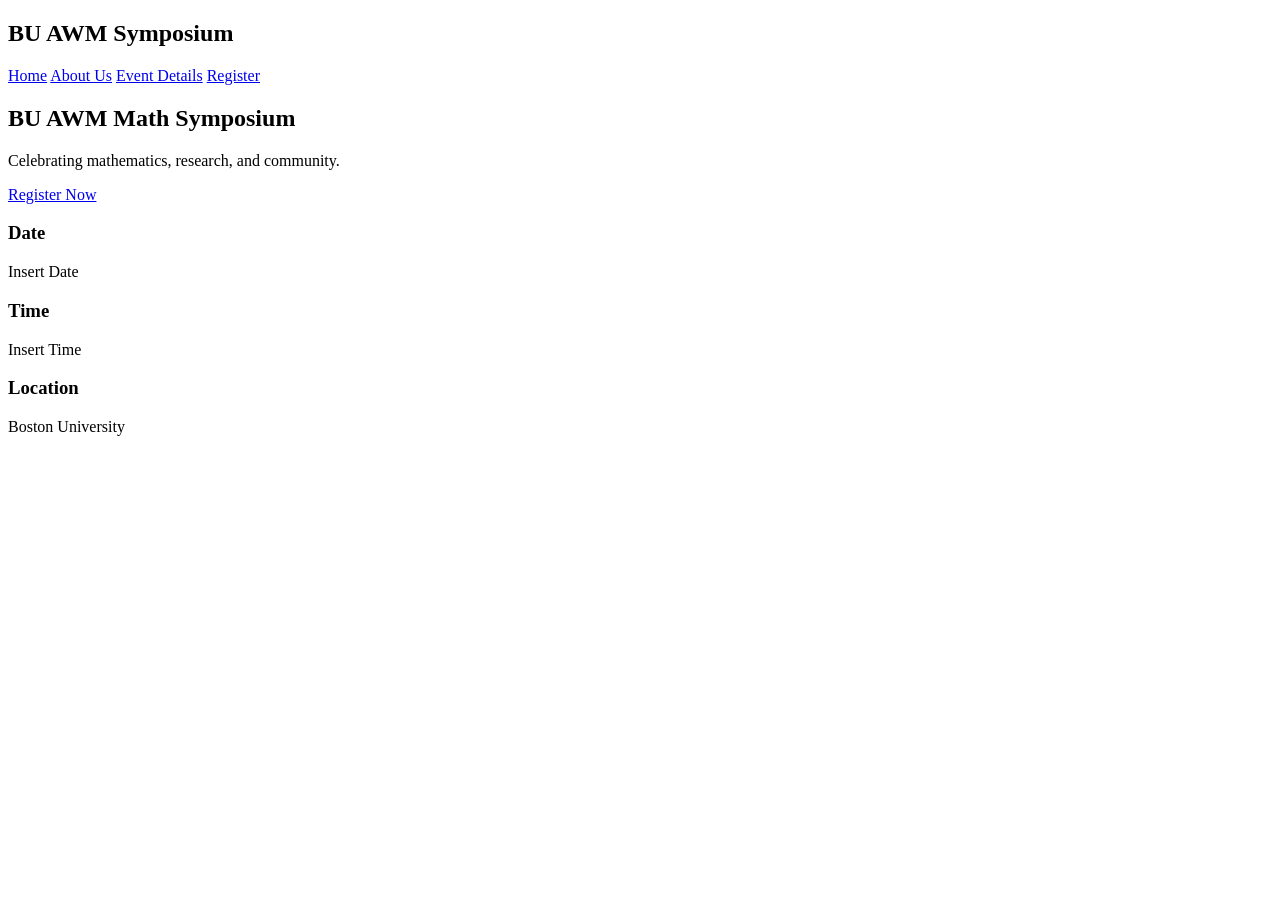
==== index.html @ 4d0ff4a1 "Update index.html" ====
<!DOCTYPE html>
<html>
<head>
    <title>BU AWM Math Symposium</title>
    <link rel="stylesheet" href="style.css">
</head>
<body>

<nav>
    <h2>BU AWM Symposium</h2>
    <div>
        <a href="index.html">Home</a>
        <a href="about.html">About Us</a>
        <a href="details.html">Event Details</a>
        <a href="register.html">Register</a>
    </div>
</nav>

<section class="hero">
    <h1>BU AWM Math Symposium</h1>
    <p>Celebrating mathematics, research, and community.</p>
    <a class="button" href="register.html">Register Now</a>
</section>

<section class="info">
    <div>
        <h3>Date</h3>
        <p>Insert Date</p>
    </div>
    <div>
        <h3>Time</h3>
        <p>Insert Time</p>
    </div>
    <div>
        <h3>Location</h3>
        <p>Boston University</p>
    </div>
</section>

</body>
</html>
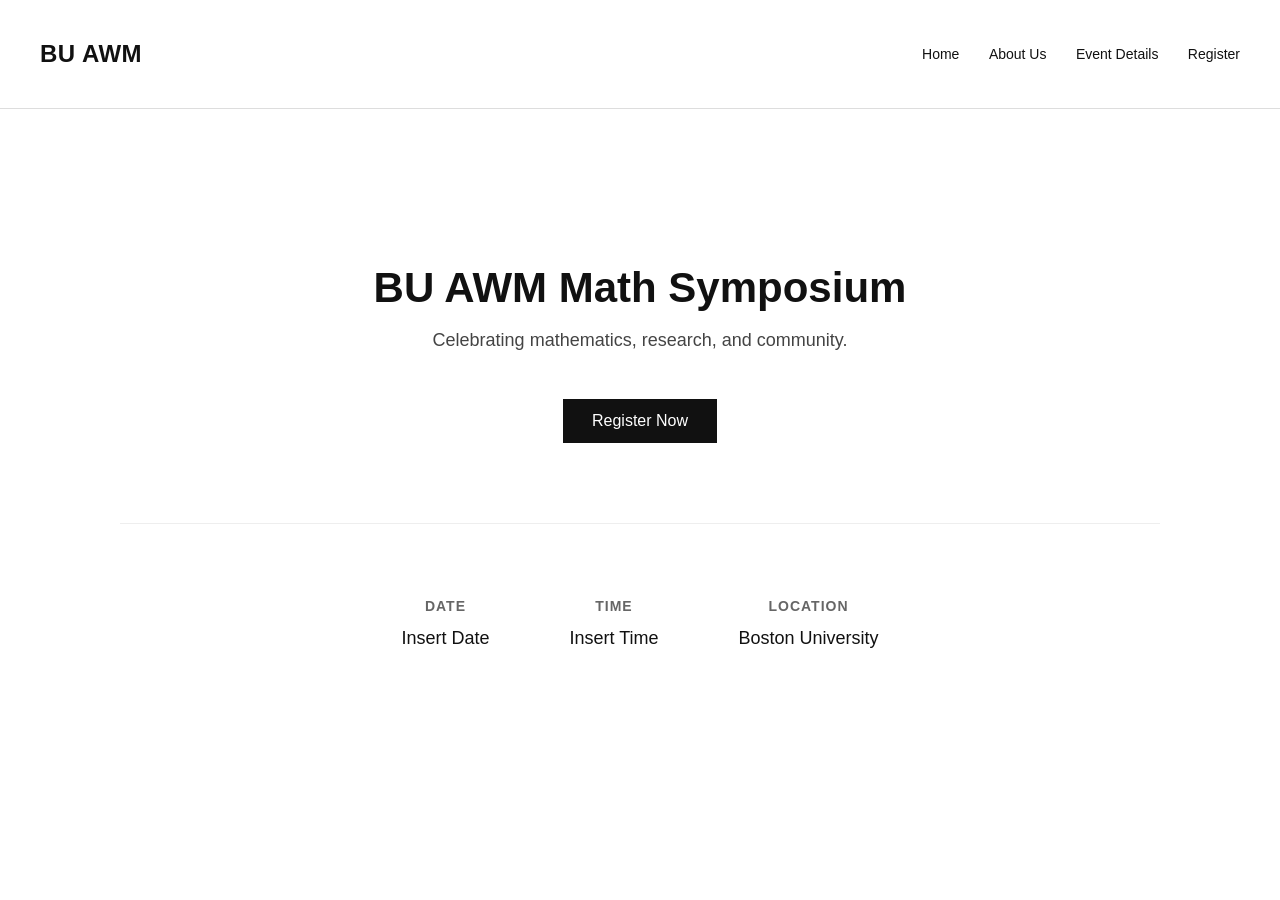
==== commit 11937411: "Update index.html" ====
--- a/index.html
+++ b/index.html
@@ -7,7 +7,7 @@
 <body>
 
 <nav>
-    <h2>BU AWM Symposium</h2>
+    <h2>BU AWM</h2>
     <div>
         <a href="index.html">Home</a>
         <a href="about.html">About Us</a>
--- a/style.css
+++ b/style.css
@@ -0,0 +1,96 @@
+body {
+    font-family: "Helvetica Neue", Arial, sans-serif;
+    margin: 0;
+    color: #111;
+    background-color: #fff;
+}
+
+/* NAVBAR */
+nav {
+    display: flex;
+    justify-content: space-between;
+    align-items: center;
+    padding: 20px 40px;
+    border-bottom: 1px solid #ddd;
+}
+
+nav h2 {
+    font-weight: 600;
+    letter-spacing: 0.5px;
+}
+
+nav a {
+    margin-left: 25px;
+    text-decoration: none;
+    color: #111;
+    font-size: 14px;
+}
+
+nav a:hover {
+    text-decoration: underline;
+}
+
+/* HERO SECTION */
+.hero {
+    text-align: center;
+    padding: 120px 20px 80px;
+}
+
+.hero h1 {
+    font-size: 42px;
+    font-weight: 600;
+    margin-bottom: 10px;
+}
+
+.hero p {
+    font-size: 18px;
+    color: #444;
+}
+
+/* BUTTON */
+.button {
+    display: inline-block;
+    margin-top: 30px;
+    padding: 12px 28px;
+    background: #111;
+    color: #fff;
+    text-decoration: none;
+    border: 1px solid #111;
+    transition: 0.2s;
+}
+
+.button:hover {
+    background: #fff;
+    color: #111;
+}
+
+/* INFO SECTION */
+.info {
+    display: flex;
+    justify-content: center;
+    gap: 80px;
+    padding: 60px 20px;
+    border-top: 1px solid #eee;
+}
+
+.info div {
+    text-align: center;
+}
+
+.info h3 {
+    font-size: 14px;
+    letter-spacing: 1px;
+    text-transform: uppercase;
+    color: #666;
+}
+
+.info p {
+    margin-top: 8px;
+    font-size: 18px;
+}
+
+/* GENERAL SECTIONS */
+section {
+    max-width: 1000px;
+    margin: auto;
+}
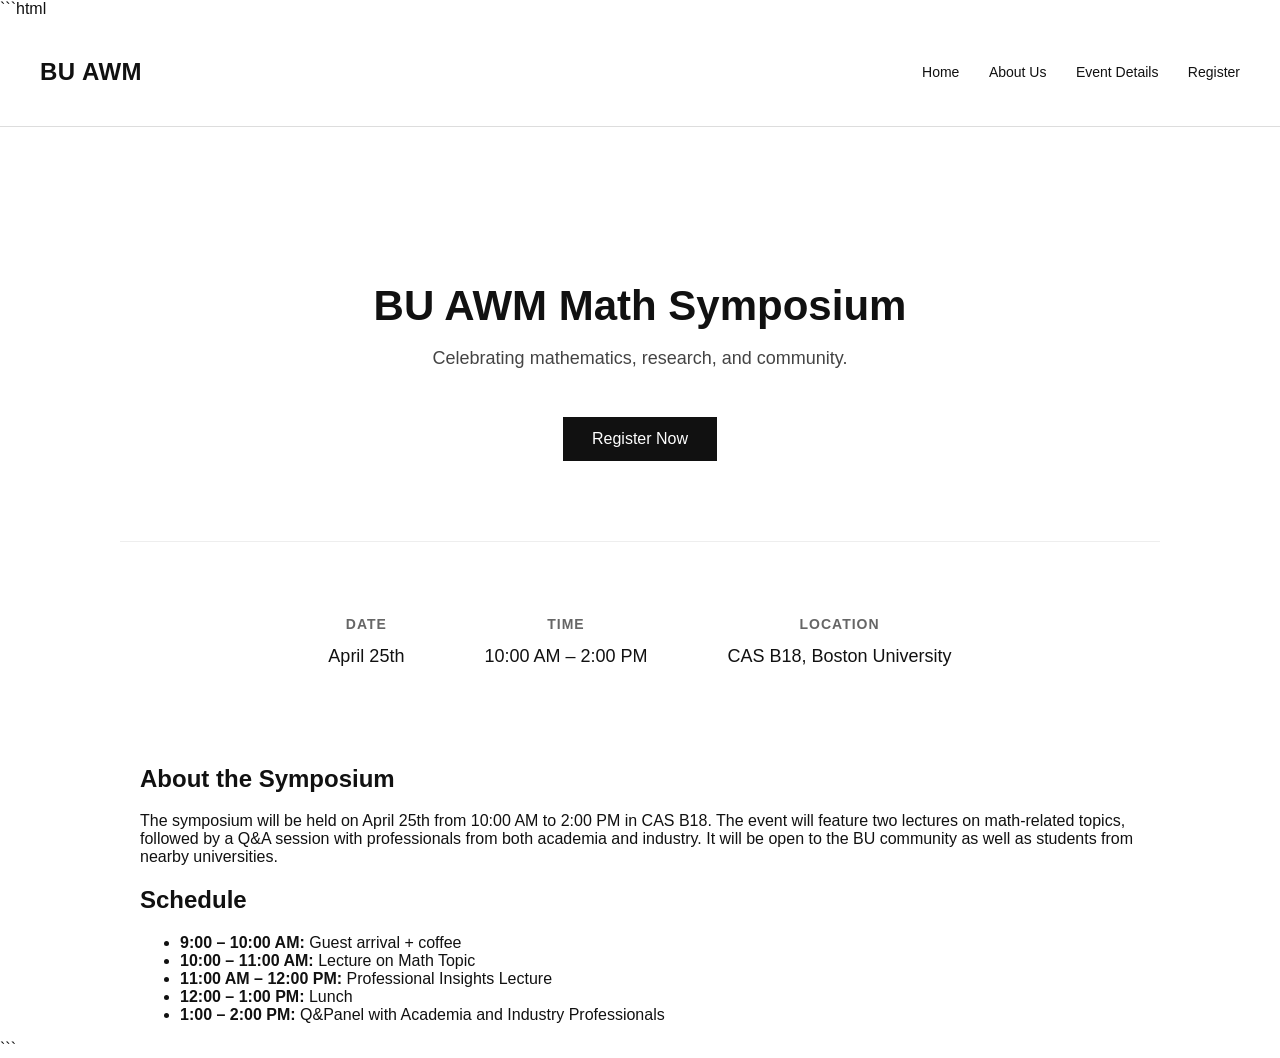
==== commit eec9e80b: "Update index.html" ====
--- a/index.html
+++ b/index.html
@@ -1,3 +1,4 @@
+```html
 <!DOCTYPE html>
 <html>
 <head>
@@ -19,23 +20,45 @@
 <section class="hero">
     <h1>BU AWM Math Symposium</h1>
     <p>Celebrating mathematics, research, and community.</p>
-    <a class="button" href="register.html">Register Now</a>
+    <a class="button" href="https://forms.gle/drZruXKPBmKiTMVf6" target="_blank">Register Now</a>
 </section>
 
 <section class="info">
     <div>
         <h3>Date</h3>
-        <p>Insert Date</p>
+        <p>April 25th</p>
     </div>
     <div>
         <h3>Time</h3>
-        <p>Insert Time</p>
+        <p>10:00 AM – 2:00 PM</p>
     </div>
     <div>
         <h3>Location</h3>
-        <p>Boston University</p>
+        <p>CAS B18, Boston University</p>
     </div>
+</section>
+
+<section class="description">
+    <h2>About the Symposium</h2>
+    <p>
+        The symposium will be held on April 25th from 10:00 AM to 2:00 PM in CAS B18.
+        The event will feature two lectures on math-related topics, followed by a Q&A
+        session with professionals from both academia and industry. It will be open
+        to the BU community as well as students from nearby universities.
+    </p>
+</section>
+
+<section class="schedule">
+    <h2>Schedule</h2>
+    <ul>
+        <li><strong>9:00 – 10:00 AM:</strong> Guest arrival + coffee</li>
+        <li><strong>10:00 – 11:00 AM:</strong> Lecture on Math Topic</li>
+        <li><strong>11:00 AM – 12:00 PM:</strong> Professional Insights Lecture</li>
+        <li><strong>12:00 – 1:00 PM:</strong> Lunch</li>
+        <li><strong>1:00 – 2:00 PM:</strong> Q&amp;Panel with Academia and Industry Professionals</li>
+    </ul>
 </section>
 
 </body>
 </html>
+```
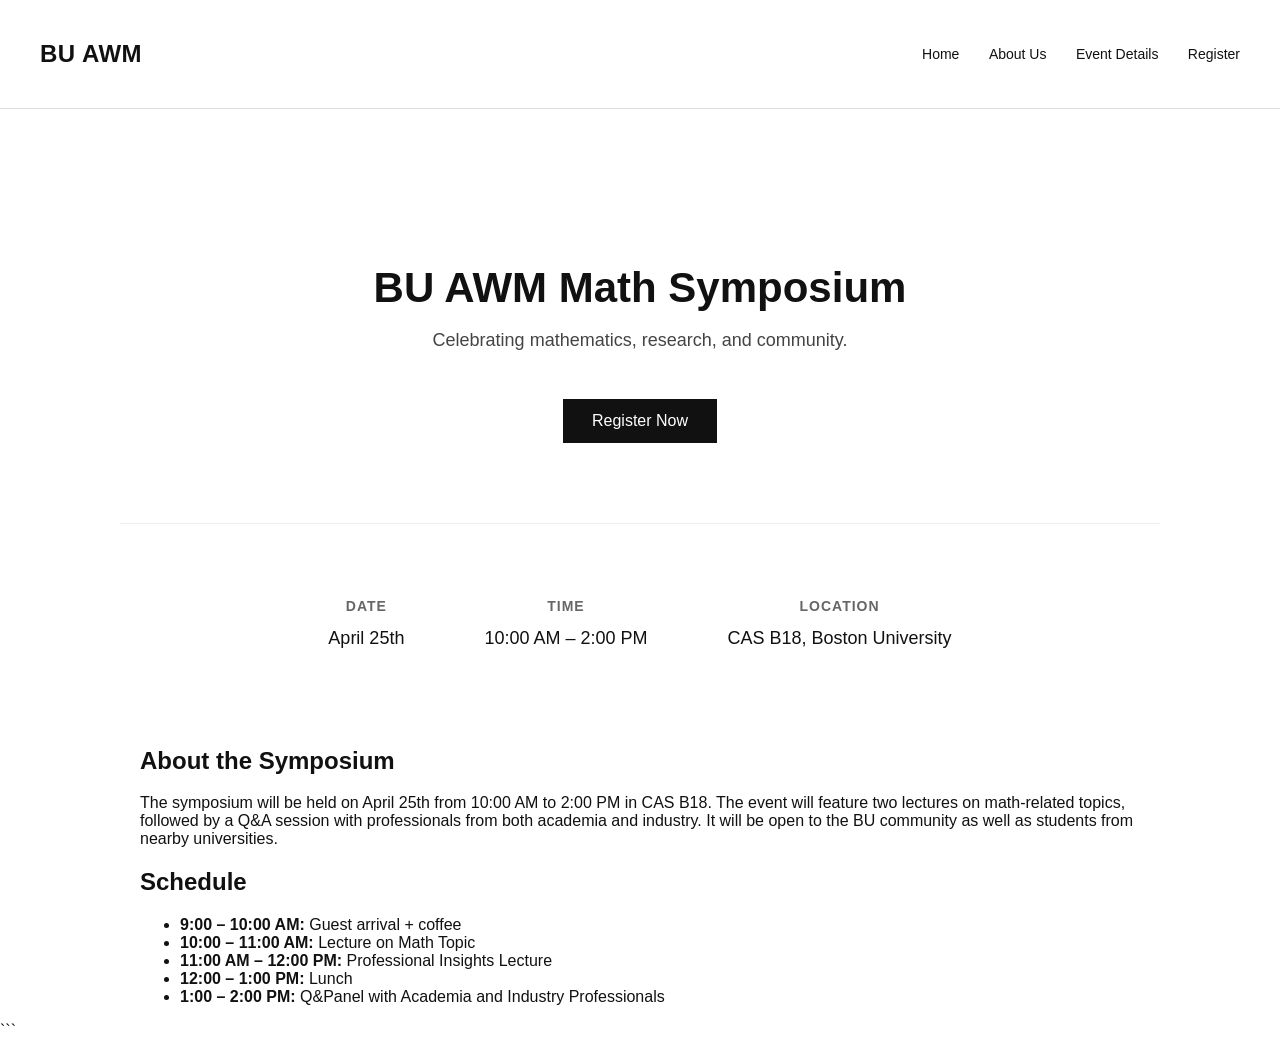
==== commit e80ba5c8: "Update index.html" ====
--- a/index.html
+++ b/index.html
@@ -1,4 +1,4 @@
-```html
+
 <!DOCTYPE html>
 <html>
 <head>
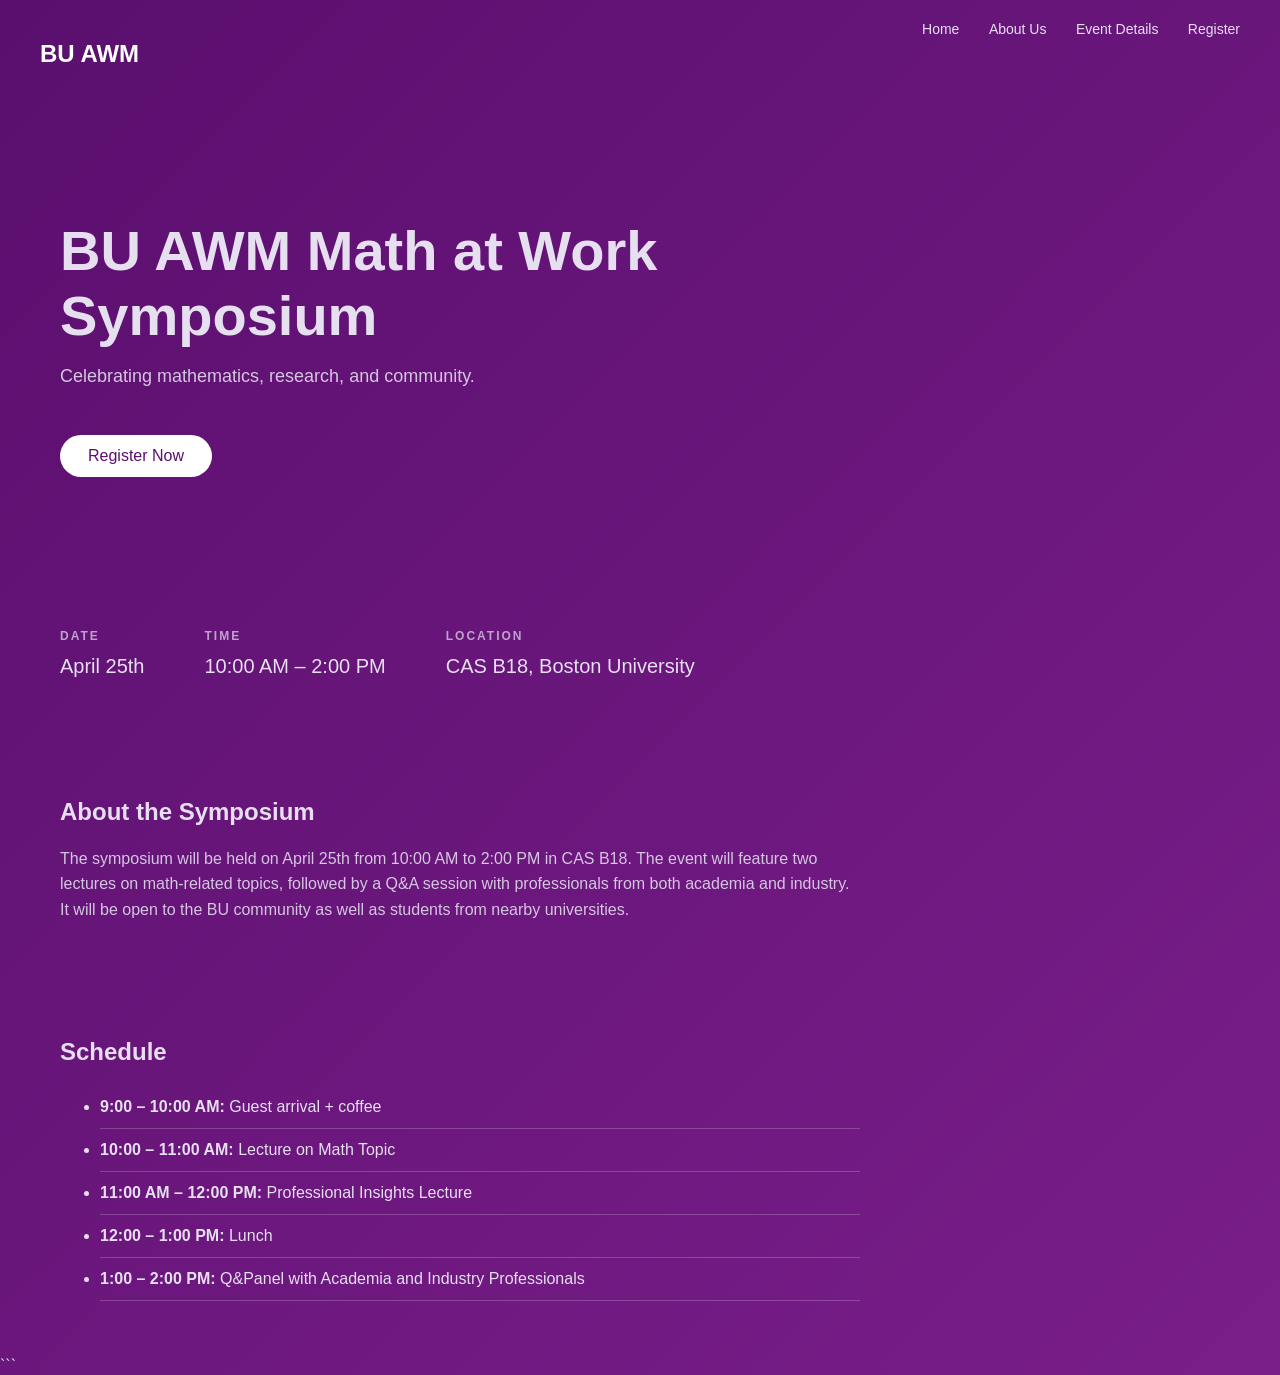
==== commit 570d3c79: "Update index.html" ====
--- a/index.html
+++ b/index.html
@@ -3,6 +3,7 @@
 <html>
 <head>
     <title>BU AWM Math Symposium</title>
+    <link href="https://fonts.googleapis.com/css2?family=Inter:wght@300;400;600&display=swap" rel="stylesheet">
     <link rel="stylesheet" href="style.css">
 </head>
 <body>
@@ -18,7 +19,7 @@
 </nav>
 
 <section class="hero">
-    <h1>BU AWM Math Symposium</h1>
+    <h1>BU AWM Math at Work Symposium</h1>
     <p>Celebrating mathematics, research, and community.</p>
     <a class="button" href="https://forms.gle/drZruXKPBmKiTMVf6" target="_blank">Register Now</a>
 </section>
--- a/style.css
+++ b/style.css
@@ -1,50 +1,45 @@
 body {
-    font-family: "Helvetica Neue", Arial, sans-serif;
+    font-family: 'Inter', sans-serif;
     margin: 0;
-    color: #111;
-    background-color: #fff;
+    color: #E6DFF0;
+    background: linear-gradient(135deg, #5A0F6E, #7A1E8A);
 }
 
-/* NAVBAR */
+/* NAV */
 nav {
     display: flex;
     justify-content: space-between;
-    align-items: center;
     padding: 20px 40px;
-    border-bottom: 1px solid #ddd;
-}
-
-nav h2 {
-    font-weight: 600;
-    letter-spacing: 0.5px;
+    color: white;
 }
 
 nav a {
     margin-left: 25px;
     text-decoration: none;
-    color: #111;
+    color: #E6DFF0;
     font-size: 14px;
 }
 
 nav a:hover {
-    text-decoration: underline;
+    opacity: 0.7;
 }
 
-/* HERO SECTION */
+/* HERO */
 .hero {
-    text-align: center;
-    padding: 120px 20px 80px;
+    text-align: left;
+    padding: 100px 60px;
+    max-width: 900px;
 }
 
 .hero h1 {
-    font-size: 42px;
+    font-size: 56px;
     font-weight: 600;
-    margin-bottom: 10px;
+    margin: 10px 0;
 }
 
 .hero p {
     font-size: 18px;
-    color: #444;
+    color: #d4c6e0;
 }
 
 /* BUTTON */
@@ -52,45 +47,61 @@
     display: inline-block;
     margin-top: 30px;
     padding: 12px 28px;
-    background: #111;
-    color: #fff;
+    border-radius: 30px;
+    background: white;
+    color: #5A0F6E;
     text-decoration: none;
-    border: 1px solid #111;
-    transition: 0.2s;
+    font-weight: 500;
+    transition: 0.3s;
 }
 
 .button:hover {
-    background: #fff;
-    color: #111;
+    background: transparent;
+    color: white;
+    border: 1px solid white;
 }
 
 /* INFO SECTION */
 .info {
     display: flex;
-    justify-content: center;
-    gap: 80px;
-    padding: 60px 20px;
-    border-top: 1px solid #eee;
-}
-
-.info div {
-    text-align: center;
+    gap: 60px;
+    padding: 40px 60px;
 }
 
 .info h3 {
-    font-size: 14px;
-    letter-spacing: 1px;
+    font-size: 12px;
+    letter-spacing: 2px;
     text-transform: uppercase;
-    color: #666;
+    opacity: 0.7;
 }
 
 .info p {
-    margin-top: 8px;
-    font-size: 18px;
+    font-size: 20px;
+    margin-top: 5px;
 }
 
-/* GENERAL SECTIONS */
-section {
-    max-width: 1000px;
-    margin: auto;
+/* DESCRIPTION */
+.description {
+    padding: 40px 60px;
+    max-width: 800px;
 }
+
+.description h2 {
+    font-size: 24px;
+}
+
+.description p {
+    color: #d4c6e0;
+    line-height: 1.6;
+}
+
+/* SCHEDULE */
+.schedule {
+    padding: 40px 60px;
+    max-width: 800px;
+}
+
+.schedule li {
+    padding: 12px 0;
+    border-bottom: 1px solid rgba(255,255,255,0.2);
+}
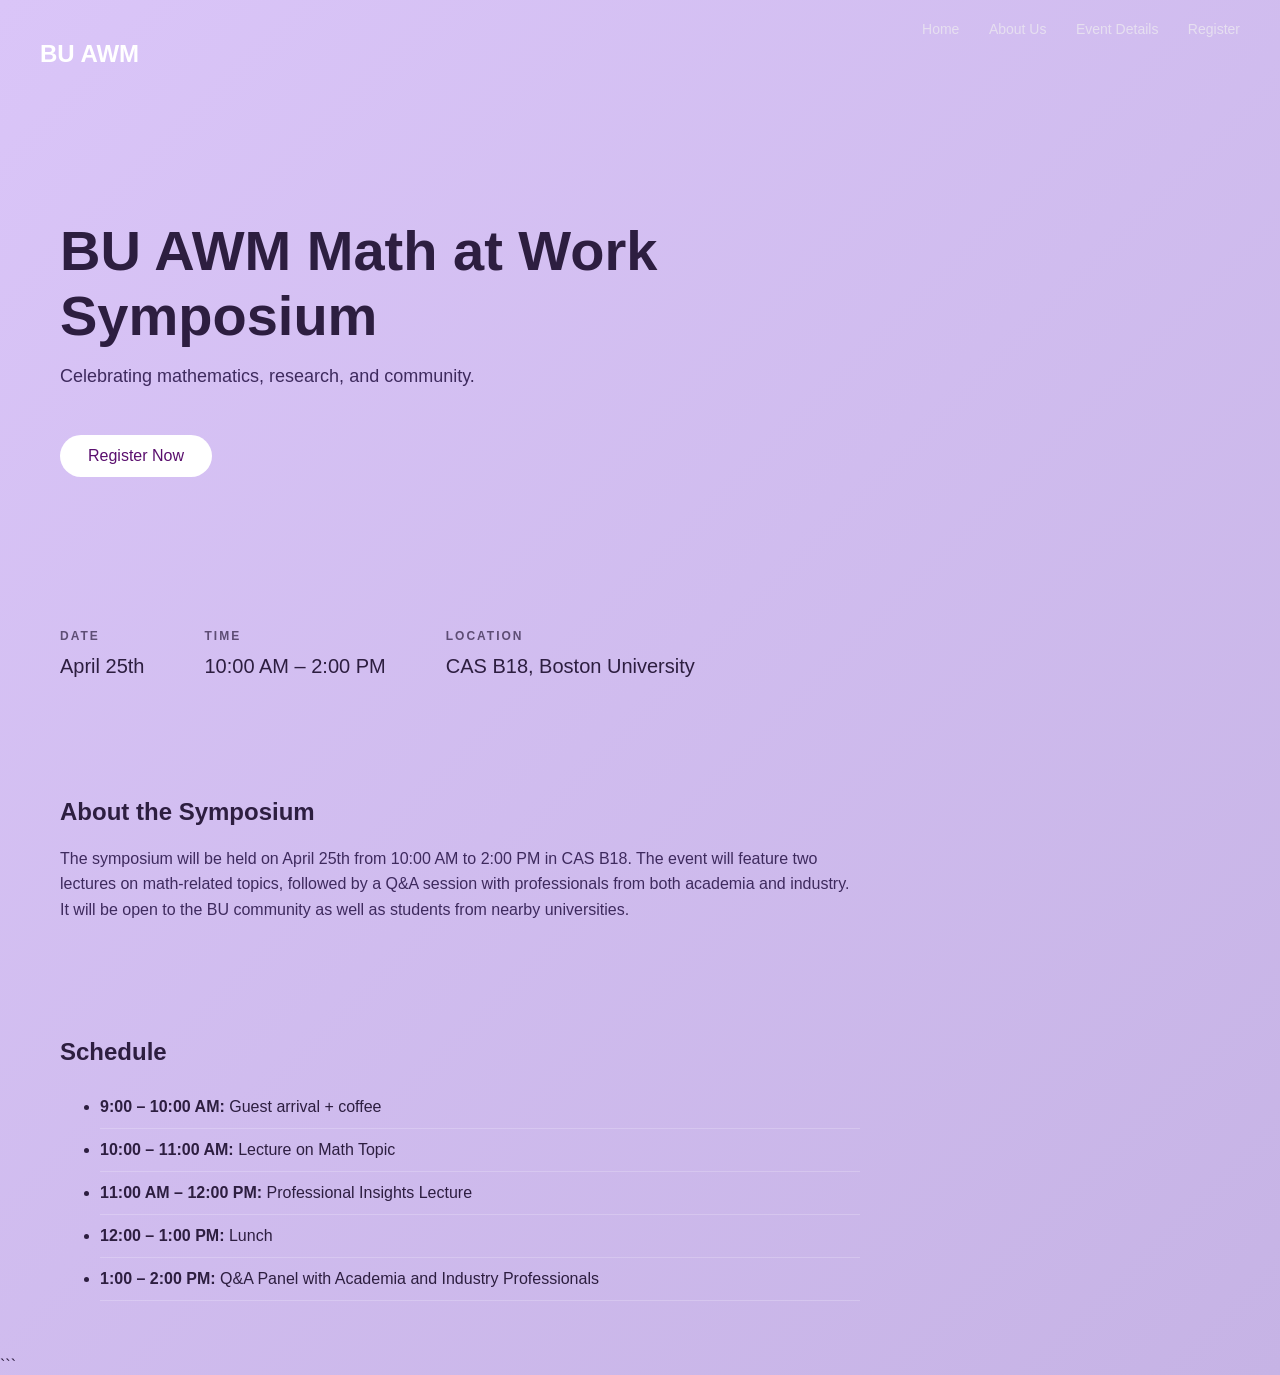
==== commit 259c70e3: "Updated text color" ====
--- a/index.html
+++ b/index.html
@@ -56,7 +56,7 @@
         <li><strong>10:00 – 11:00 AM:</strong> Lecture on Math Topic</li>
         <li><strong>11:00 AM – 12:00 PM:</strong> Professional Insights Lecture</li>
         <li><strong>12:00 – 1:00 PM:</strong> Lunch</li>
-        <li><strong>1:00 – 2:00 PM:</strong> Q&amp;Panel with Academia and Industry Professionals</li>
+        <li><strong>1:00 – 2:00 PM:</strong> Q&A Panel with Academia and Industry Professionals</li>
     </ul>
 </section>
 
--- a/style.css
+++ b/style.css
@@ -2,7 +2,8 @@
     font-family: 'Inter', sans-serif;
     margin: 0;
     color: #E6DFF0;
-    background: linear-gradient(135deg, #5A0F6E, #7A1E8A);
+    background: linear-gradient(135deg, #dac5f8, #C6B3E5);
+    color: #2D1E40;
 }
 
 /* NAV */
@@ -39,7 +40,7 @@
 
 .hero p {
     font-size: 18px;
-    color: #d4c6e0;
+    color: #3E2A5E;
 }
 
 /* BUTTON */
@@ -91,7 +92,7 @@
 }
 
 .description p {
-    color: #d4c6e0;
+    color: #3E2A5E;
     line-height: 1.6;
 }
 
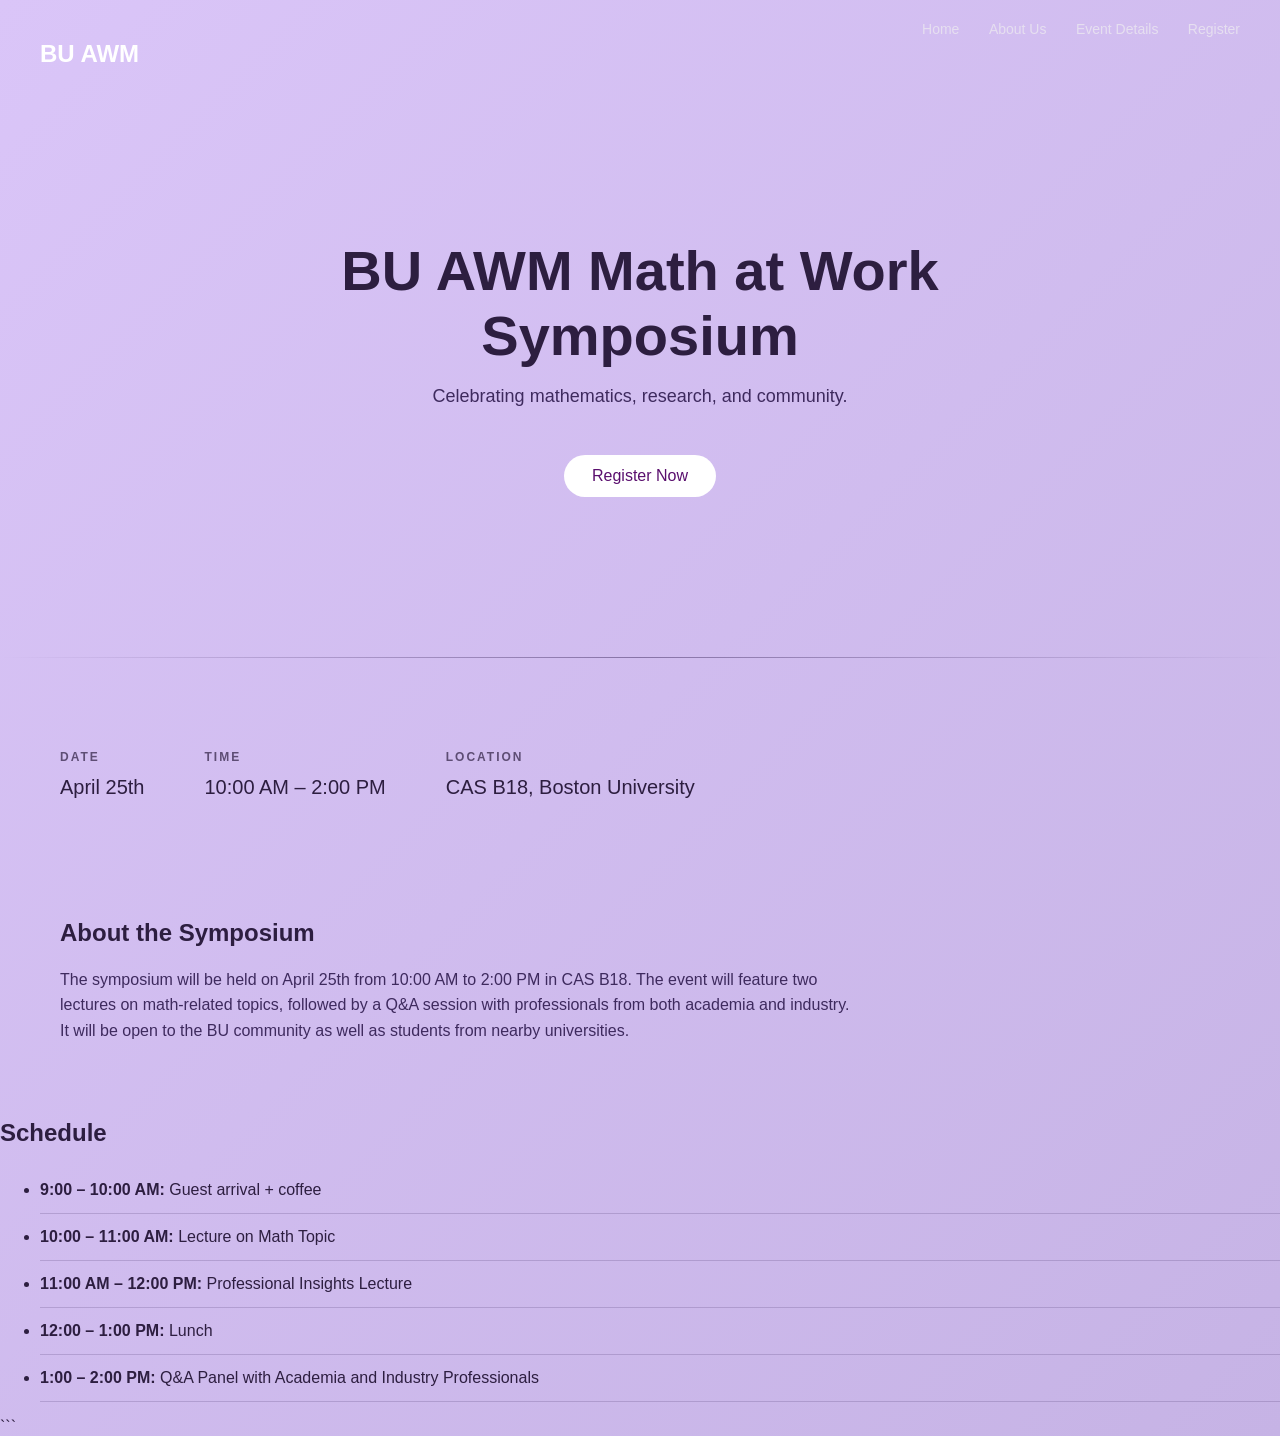
==== commit 66c1331f: "?? spacing" ====
--- a/index.html
+++ b/index.html
@@ -23,6 +23,8 @@
     <p>Celebrating mathematics, research, and community.</p>
     <a class="button" href="https://forms.gle/drZruXKPBmKiTMVf6" target="_blank">Register Now</a>
 </section>
+
+<div class="hero-divider"></div>
 
 <section class="info">
     <div>
--- a/style.css
+++ b/style.css
@@ -27,9 +27,14 @@
 
 /* HERO */
 .hero {
-    text-align: left;
+    /*text-align: left;
     padding: 100px 60px;
+    max-width: 900px; */
+
+    text-align: center;
+    padding: 120px 20px;
     max-width: 900px;
+    margin: 0 auto;
 }
 
 .hero h1 {
@@ -41,6 +46,18 @@
 .hero p {
     font-size: 18px;
     color: #3E2A5E;
+}
+
+.hero-divider {
+    height: 1px;
+    width: 100%;
+    background: linear-gradient(
+        to right,
+        transparent,
+        rgba(62, 42, 94, 0.5),
+        transparent
+    );
+    margin: 40px 0;
 }
 
 /* BUTTON */
@@ -96,6 +113,7 @@
     line-height: 1.6;
 }
 
+```css
 /* SCHEDULE */
 .schedule {
     padding: 40px 60px;
@@ -103,6 +121,104 @@
 }
 
 .schedule li {
-    padding: 12px 0;
-    border-bottom: 1px solid rgba(255,255,255,0.2);
-}
+    padding: 14px 0;
+    border-bottom: 1px solid rgba(62, 42, 94, 0.2);
+}
+
+/* PAGE HEADER */
+.page-header {
+    text-align: center;
+    padding: 100px 20px 40px;
+    max-width: 800px;
+    margin: 0 auto;
+}
+
+.page-header h1 {
+    font-size: 48px;
+    font-weight: 600;
+    margin-bottom: 10px;
+}
+
+.page-header p {
+    font-size: 18px;
+    color: #3E2A5E;
+}
+
+/* DETAILS TEXT SECTIONS */
+.details-section {
+    max-width: 800px;
+    margin: 0 auto;
+    padding: 30px 20px;
+}
+
+.details-section h2 {
+    font-size: 26px;
+    margin-bottom: 12px;
+}
+
+.details-section p {
+    color: #3E2A5E;
+    line-height: 1.6;
+}
+
+/* CARDS */
+.details-cards {
+    display: flex;
+    gap: 20px;
+    max-width: 900px;
+    margin: 0 auto;
+    padding: 20px;
+    flex-wrap: wrap;
+}
+
+.detail-card {
+    flex: 1 1 250px;
+    background: rgba(255, 255, 255, 0.5);
+    border-radius: 16px;
+    padding: 20px;
+}
+
+.detail-card h3 {
+    font-size: 12px;
+    text-transform: uppercase;
+    letter-spacing: 1.5px;
+    color: #5C4A72;
+}
+
+.detail-card p {
+    font-size: 18px;
+    margin-top: 5px;
+    color: #2D1E40;
+}
+
+.schedule-section,
+.details-button-section {
+    max-width: 900px;
+    margin: 0 auto;
+    padding: 30px 20px;
+}
+
+.schedule-section h2 {
+    font-size: 26px;
+    margin-bottom: 16px;
+    color: #2D1E40;
+}
+
+.schedule-list {
+    list-style: none;
+    padding: 0;
+    margin: 0;
+}
+
+.schedule-list li {
+    padding: 14px 0;
+    border-bottom: 1px solid rgba(62, 42, 94, 0.2);
+    color: #3E2A5E;
+    line-height: 1.5;
+}
+
+.details-button-section {
+    text-align: center;
+    padding-bottom: 80px;
+}
+
